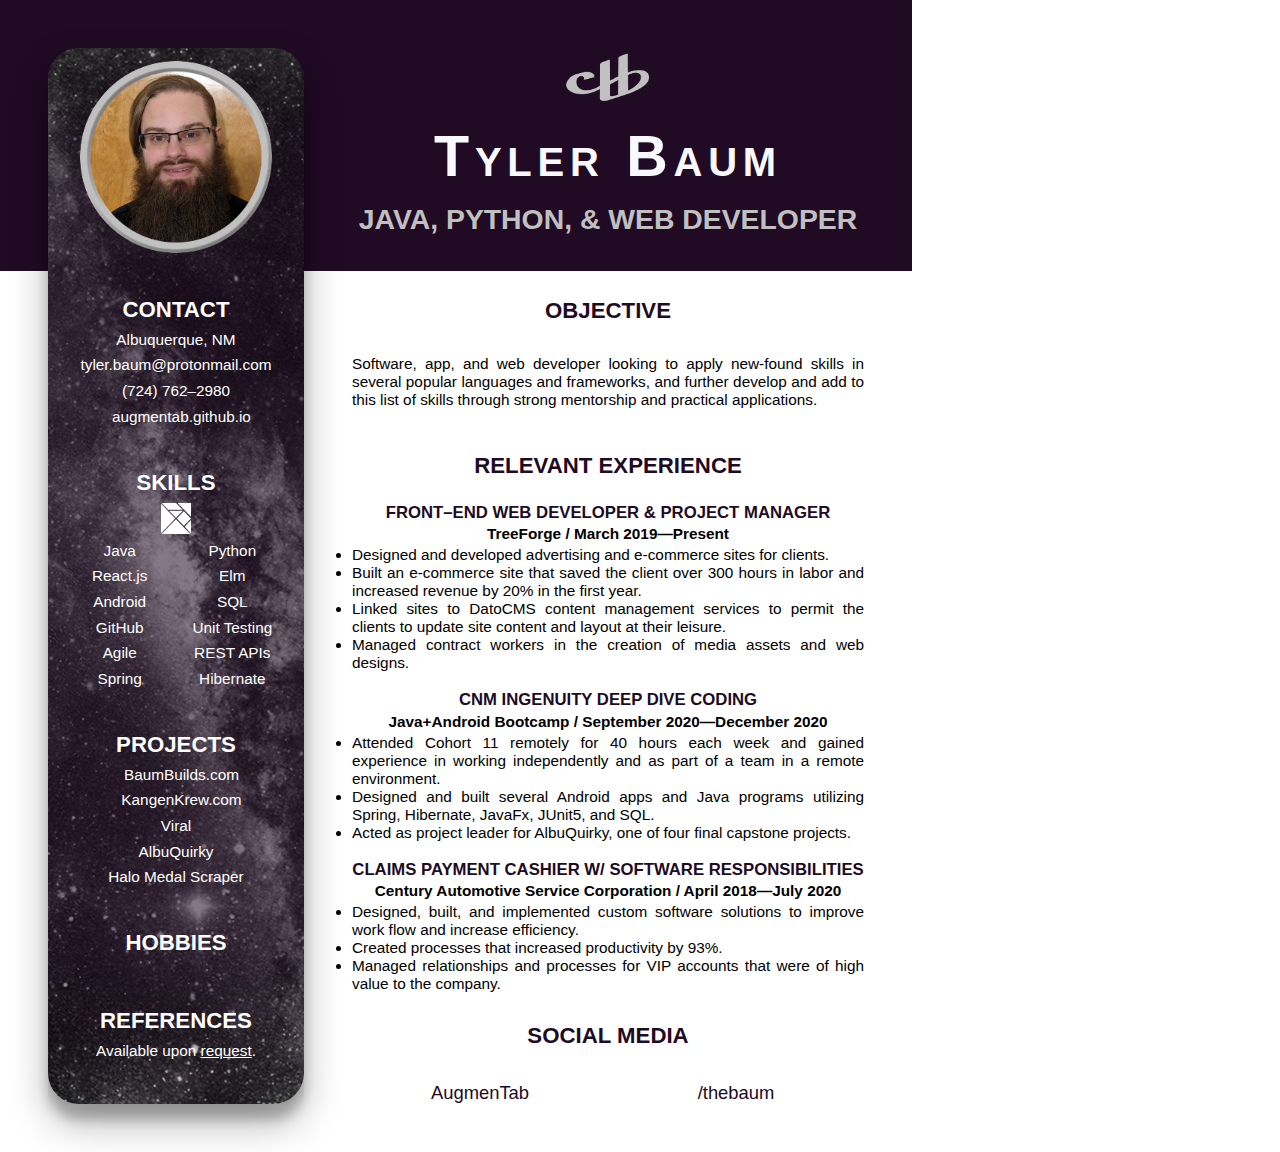
==== pdf/index.html @ d4353016 "Updated objective section." ====
<!DOCTYPE html>
<html lang="en">
    <head>
        <meta charset="utf-8">
        <title>Tyler Baum | Résumé</title>
        <link href="../style/pdf-style.css" rel="stylesheet" type="text/css" />
        <link rel="stylesheet" href="https://use.fontawesome.com/releases/v5.15.1/css/all.css" integrity="sha384-vp86vTRFVJgpjF9jiIGPEEqYqlDwgyBgEF109VFjmqGmIY/Y4HV4d3Gp2irVfcrp" crossorigin="anonymous">
    </head>
    <body>
        <main id="resume">
            <section id="header">
                <img id="logo" class="logo no-print"   src="../img/logo.png" alt="Logo">
                <img id="logo-alt" class="logo print"   src="../img/logo-print.png" alt="Logo">
                <i id="print-icon" class="fas fa-print fa-2x no-print" title="Print friendly!"></i>
                <h1 id="name">Tyler Baum</h1>
                <h2 id="title">Java, Python, &amp; Web Developer</h2>
            </section>
            <section id="main-content">
                <div id="objective">
                    <h3 class="section-heading dark">Objective</h3>
                    <p>Software, app, and web developer looking to apply new-found skills in several popular languages and frameworks, and further develop and add to this list of skills through strong mentorship and practical applications.</p>
                </div>
                <div id="experience">
                    <h3 class="section-heading dark">Relevant Experience</h3>
                    <div class="employer">
                        <h4 class="position dark">Front&ndash;End Web Developer &amp; Project Manager</h4>
                        <h5 class="company">TreeForge &sol; March 2019&mdash;Present</h5>
                        <ul>
                            <li>Designed and developed advertising and e-commerce sites for clients.</li>
                            <li>Built an e-commerce site that saved the client over 300 hours in labor and increased revenue by 20&percnt; in the first year.</li>
                            <li>Linked sites to DatoCMS content management services to permit the clients to update site content and layout at their leisure.</li>
                            <li>Managed contract workers in the creation of media assets and web designs.</li>
                        </ul>
                    </div>
                    <div class="employer">
                        <h4 class="position dark">CNM Ingenuity Deep Dive Coding</h4>
                        <h5 class="company">Java&plus;Android Bootcamp &sol; September 2020&mdash;December 2020</h5>
                        <ul>
                            <li>Attended Cohort 11 remotely for 40 hours each week and gained experience in working independently and as part of a team in a remote environment.</li>
                            <li>Designed and built several Android apps and Java programs utilizing Spring, Hibernate, JavaFx, JUnit5, and SQL.</li>
                            <li>Acted as project leader for AlbuQuirky, one of four final capstone projects.</li>
                        </ul>
                    </div>
                    <div class="employer">
                        <h4 class="position dark">Claims Payment Cashier w&sol; Software Responsibilities</h4>
                        <h5 class="company">Century Automotive Service Corporation &sol; April 2018&mdash;July 2020</h5>
                        <ul>
                            <li>Designed, built, and implemented custom software solutions to improve work flow and increase efficiency.</li>
                            <li>Created processes that increased productivity by 93&percnt;.</li>
                            <li>Managed relationships and processes for VIP accounts that were of high value to the company.</li>
                        </ul>
                    </div>
                </div>
                <div id="socials">
                    <h3 class="section-heading center dark">Social Media</h3>
                    <a href="https://github.com/AugmenTab" class="social">
                        <i class="fab fa-github-square fa-3x icon dark"></i>
                        <p class="dark">AugmenTab</p>
                    </a>
                    <a href="https://www.linkedin.com/in/thebaum" class="social">
                        <i class="fab fa-linkedin fa-3x icon dark"></i>
                        <p class="dark">/thebaum</p>
                    </a>
                </div>
            </section>
            <section id="sidebar">
                <div id="sidebar-content">
                    <img id="photo" class="photo no-print"   src="../img/photo.png" alt="Picture of Tyler">
                    <img id="photo-alt" class="photo print"   src="../img/photo-print.png" alt="Picture of Tyler">
                    <div id="contact" class="sidebar-list">
                        <h3 class="section-heading light">Contact</h3>
                        <p class="light">Albuquerque, NM</p>
                        <p><a href="mailto:tyler.baum@protonmail.com">tyler.baum@protonmail.com</a></p>
                        <p class="light">(724) 762&ndash;2980</p>
                        <a href="https://augmentab.github.io" class="sidebar-link span-2">
                            <i class="fas fa-link light"></i>
                            <p>augmentab.github.io</p>
                        </a>
                    </div>
                    <div id="skills" class="icon-section">
                        <h3 class="section-heading light">Skills</h3>
                        <ul class="skill-list">
                            <div class="skill-icons">
                                <i class="fab fa-java fa-2x light"></i>
                                <i class="fab fa-python fa-2x light"></i>
                                <img src="../img/icon-elm.svg" class="custom-icon" alt="Elm">
                                <i class="fab fa-react fa-2x light"></i>
                                <i class="fab fa-android fa-2x light"></i>
                                <!-- <i class="fab fa-js-square fa-2x light" title="JavaScript ES6"></i> -->
                                <!-- <img   src="../img/icon-go.svg" class="custom-icon" alt="Golang" title="Golang"> -->
                                <!-- <img   src="../img/icon-haskell.svg" class="custom-icon" alt="Haskell" title="Haskell"> -->
                                <!-- <img   src="../img/icon-flutter.svg" class="custom-icon" alt="Dart &amp; Flutter" title="Dart &amp; Flutter"> -->
                                <!-- <img   src="../img/icon-rust.svg" class="custom-icon" alt="Rust" title="Rust"> -->
                            </div>
                            <li class="light">Java</li>
                            <li class="light">Python</li>
                            <li class="light">React.js</li>
                            <li class="light">Elm</li>
                            <li class="light">Android</li>
                            <li class="light">SQL</li>
                            <li class="light">GitHub</li>
                            <li class="light">Unit Testing</li>
                            <li class="light">Agile</li>
                            <li class="light">REST APIs</li>
                            <li class="light">Spring</li>
                            <li class="light">Hibernate</li>
                            <!-- <li class="light">Golang</li> -->
                            <!-- <li class="light">Haskell</li> -->
                            <!-- <li class="light">Dart</li> -->
                            <!-- <li class="light">Flutter</li> -->
                            <!-- <li class="light">Rust</li> -->
                        </ul>
                    </div>
                    <div id="projects" class="sidebar-list">
                        <h3 class="section-heading light">Projects</h3>
                        <a href="https://www.baumbuilds.com" class="sidebar-link span-2">
                            <i class="fas fa-link light"></i>
                            <p>BaumBuilds.com</p>
                        </a>
                        <a href="https://www.kangenkrew.com" class="sidebar-link span-2">
                            <i class="fas fa-link light"></i>
                            <p>KangenKrew.com</p>
                        </a>
                        <a href="https://augmentab.github.io/viral/" class="sidebar-link span-3">
                            <i class="fab fa-github light"></i>
                            <p class="center">Viral</p>
                            <span>
                                <i class="fab fa-java light"></i>
                                <i class="fab fa-android light"></i>
                            </span>
                        </a>
                        <a href="https://albuquirky.github.io" class="sidebar-link span-3">
                            <i class="fab fa-github light"></i>
                            <p class="center">AlbuQuirky</p>
                            <span>
                                <i class="fab fa-java light"></i>
                                <i class="fab fa-android light"></i>
                            </span>
                        </a>
                        <a href="https://github.com/AugmenTab/halo-medal-scraper" class="sidebar-link span-3">
                            <i class="fab fa-github light"></i>
                            <p class="center">Halo Medal Scraper</p>
                            <span>
                                <i class="fab fa-python light"></i>
                            </span>
                        </a>
                    </div>
                    <div id="hobbies" class="icon-section">
                        <h3 class="section-heading light">Hobbies</h3>
                        <ul class="skill-list">
                            <div class="skill-icons">
                                <i class="fas fa-code fa-2x light"></i>
                                <i class="fas fa-dice-d20 fa-2x light"></i>
                                <i class="fas fa-music fa-2x light"></i>
                                <i class="fas fa-video fa-2x light"></i>
                                <i class="fas fa-pen-nib fa-2x light"></i>
                            </div>
                        </ul>
                    </div>
                    <div id="contact" class="sidebar-list">
                        <h3 class="section-heading light">References</h3>
                        <a href="mailto:tyler.baum@protonmail.com?subject=Requesting%20References&body=Hi%20Tyler%2C%0A%0APer%20your%20resume%2C%20I%20would%20like%20to%20request%20references.">Available upon <u>request</u>.</a>
                    </div>
                </div>
            </section>
        </main>
    </body>
</html>
---- style/pdf-style.css ----
* {
    margin: 0;
    padding: 0;
    border: 0;
    outline: 0;
    vertical-align: baseline;
    background: transparent;
    font-family: sans-serif;
    font-size: 11.5pt;
}

body {
    background: none;
}

body a {
    text-decoration: none;
}

#resume {
    margin: 0;
    padding: 0.5in;
    width: 8.5in;
    height: 11in;
    background: rgb(32,10,36);
    background: linear-gradient(180deg, rgba(32,10,36,1) 0%, rgba(32,10,36,1) 23.5%, rgba(255,255,255,1) 23.5%, rgba(255,255,255,1) 100%);
    display: grid;
    grid-template-columns: 1fr 2fr;
    grid-template-rows: 1fr 4fr;
    gap: 0.5in;
}

#header {
    grid-column-start: 2;
    display: grid;
    grid-template-columns: 1fr auto 1fr;
    justify-content: center;
}

.logo {
    grid-column-start: 2;
    height: 4rem;
    justify-self: center;
}

.print {
    display: none;
}

#print-icon {
    grid-column-start: 3;
    justify-self: end;
    align-self: start;
    color: #f8f8ff;
    display: none;
}

#name {
    color: #f8f8ff;
    font-variant: small-caps;
    font-size: 3.75em;
    letter-spacing: 0.1em;
    justify-self: center;
    grid-column-start: 2;

}

#title {
    color: #c0c0c0;
    text-transform: uppercase;
    font-size: 1.85em;
    justify-self: center;
    grid-column-start: 2;

}

#main-content {
    display: grid;
    grid-template-rows: repeat(3, auto);
    justify-items: center;
    gap: 1.75rem;
}

#objective {
    display: grid;
    gap: 1rem;
    justify-items: center;
    text-align: justify;
}

#experience {
    display: grid;
    grid-template-rows: repeat(4, auto);
    gap: 1rem;
    justify-items: center;
}

.employer {
    display: grid;
    justify-items: center;
}

.employer li {
    text-align: justify;
}

.position {
    font-size: 1.09rem;
    text-transform: uppercase;
}

#socials {
    display: grid;
    grid-template-columns: repeat(2, 1fr);
    width: 100%;
}

#socials h3 {
    grid-column: 1 / -1;
}

.social {
    display: grid;
    grid-template-columns: repeat(2, auto);
    align-content: end;
}

.icon {
    color: #200a24;
    justify-self: end;
    padding: 10%;
}

.social p {
    align-self: center;
    font-size: 1.2rem;
    color: #200a24;
}

#sidebar {
    grid-row: 1 / span 2;
    width: 100%;
    box-shadow: 0 19px 38px rgba(0,0,0,0.30), 0 15px 12px rgba(0,0,0,0.22);
    background-image: url('../img/sidebar.jpg');
    border-radius: 2rem;
}

#sidebar-content {
    width: 100%;
    height: 100%;
    background: rgb(32,10,36);
    background: radial-gradient(circle, rgba(32,10,36,0.55) 0%, rgba(32,10,36,0.55) 75%, rgba(255,255,255,0) 100%);
    z-index: 100;
    display: grid;
    grid-template-rows: repeat(5, auto);
    justify-items: center;
    align-items: start;
}

.photo {
    width: 75%;
    padding-top: 5%;
}

.sidebar-list {
    width: 85%;
    display: grid;
    place-items: center;
    gap: 0.5rem;
}

.sidebar-list a {
    color: white;
}

.sidebar-link {
    display: grid;
    width: 100%;
    column-gap: 5%;
}

.span-2 {
    grid-template-columns: repeat(2, auto);
}

.span-3 {
    grid-template-columns: repeat(3, auto);
}

.sidebar-link i {
    justify-self: right;
}

.center {
    justify-self: center;
}

.sidebar-link a {
    text-decoration: none;
    color: white;
}

.section-heading {
    text-transform: uppercase;
    font-size: 1.45rem;
}

.icon-section {
    display: grid;
    grid-template-rows: auto 1fr;
    width: 100%;
    justify-items: center;
    gap: 0.5rem;
}

.skill-list {
    list-style-type: none;
    width: 85%;
    display: grid;
    grid-template-columns: repeat(2, 1fr);
    gap: 0.5rem;
    justify-items: center;
}

.skill-icons {
    width: 100%;
    grid-column: 1 / span 2;
    display: grid;
    grid-template-columns: repeat(5, 1fr);
    column-gap: 5%;
    place-items: center;
}

.custom-icon {
    filter: invert(100%) sepia(0%) saturate(2%) hue-rotate(38deg) brightness(108%) contrast(101%);
    height: 2rem;
}

.light {
    color: white;
}

.dark {
    color: #200a24;
}

@media print {
    html {
        height: 11in;
        width: 8.5in;
        overflow: hidden;
    }

    body {
        background: none;
        margin: 0;
    }

    #resume {
        background: none;
        width: 100%;
    }

    #header {
        height: 12vh;
    }

    #main-content {
        border-top: 2px solid black;
        padding-top: 2rem;
        height: 78vh;
    }

    .print {
        display: block;
    }

    .no-print {
        display: none !important;
    }

    #name {
        color: black;
    }

    #title {
        color: black !important;
        font-size: 1.6rem;
    }

    .employer h4 {
        font-size: 1.04rem;
    }

    .icon {
        color: black !important;
    }

    .social p {
        color: black !important;
    }

    #sidebar {
        background-image: none;
        box-shadow: none;
        border: 2px solid black;
    }
    
    #sidebar a {
        color: black;
    }

    #sidebar-content {
        background: none;
    }

    #photo {
        filter: grayscale(100%);
    }

    #sidebar-list a {
        color: black;
    }

    #sidebar-link a {
        color: black;
    }

    .light {
        color: black;
    }

    .dark {
        color: black;
    }
}
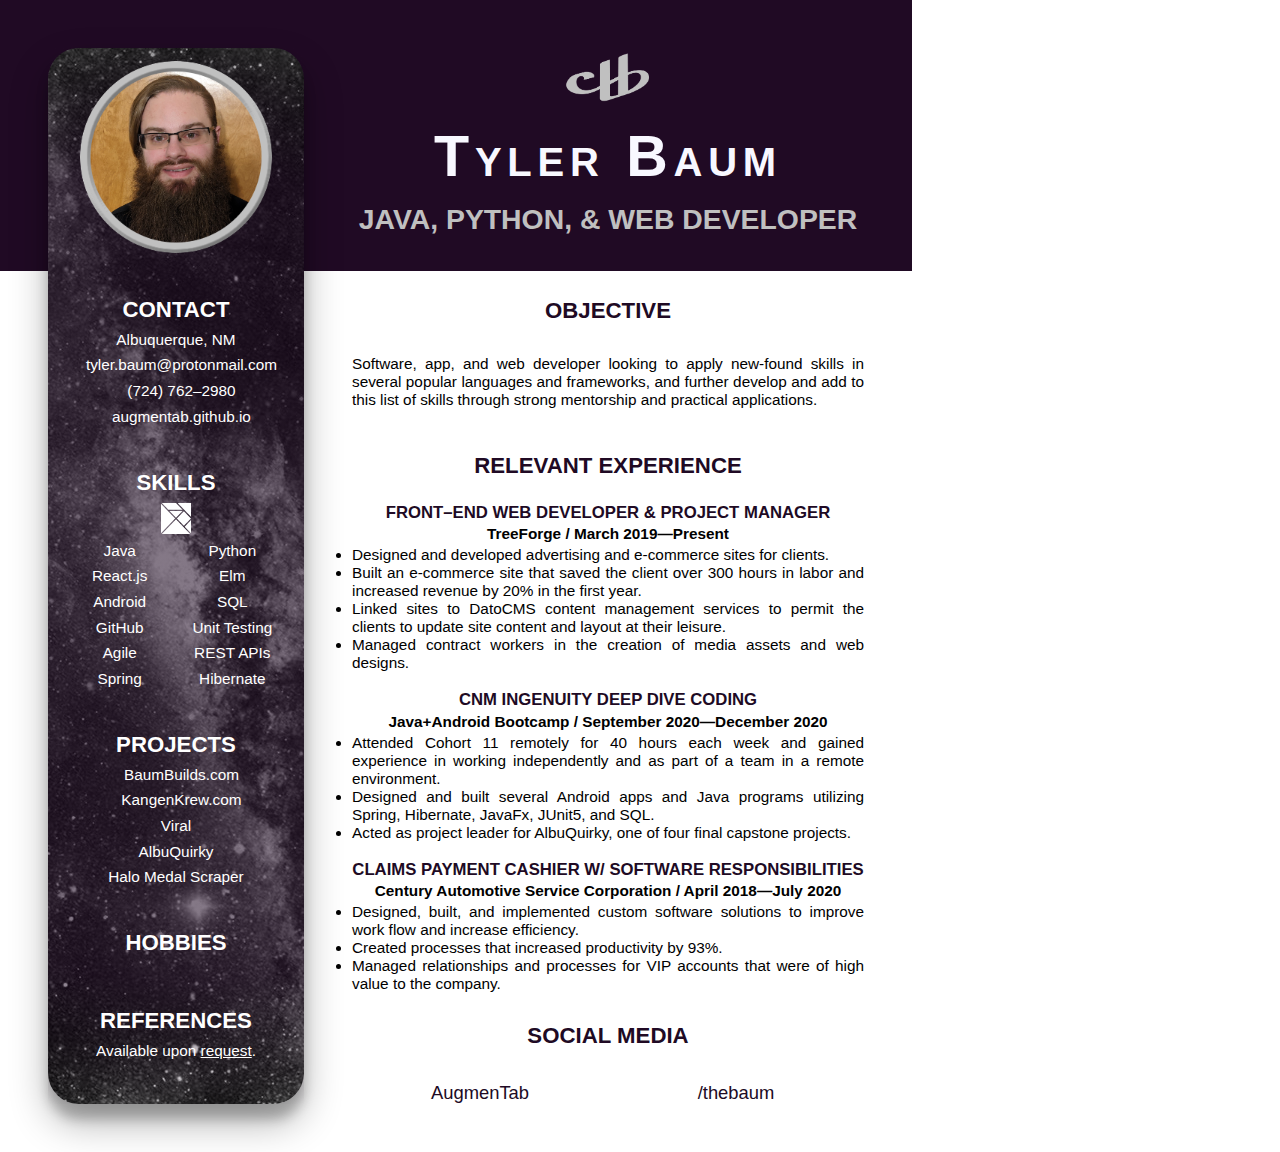
==== commit e61ec673: "Removed unnecessary content from pdf version." ====
--- a/pdf/index.html
+++ b/pdf/index.html
@@ -4,16 +4,15 @@
         <meta charset="utf-8">
         <title>Tyler Baum | Résumé</title>
         <link href="../style/pdf-style.css" rel="stylesheet" type="text/css" />
+        <link href="../style/resume-style.css" rel="stylesheet" type="text/css" />
         <link rel="stylesheet" href="https://use.fontawesome.com/releases/v5.15.1/css/all.css" integrity="sha384-vp86vTRFVJgpjF9jiIGPEEqYqlDwgyBgEF109VFjmqGmIY/Y4HV4d3Gp2irVfcrp" crossorigin="anonymous">
     </head>
     <body>
         <main id="resume">
             <section id="header">
-                <img id="logo" class="logo no-print"   src="../img/logo.png" alt="Logo">
-                <img id="logo-alt" class="logo print"   src="../img/logo-print.png" alt="Logo">
-                <i id="print-icon" class="fas fa-print fa-2x no-print" title="Print friendly!"></i>
+                <img id="logo" class="logo"   src="../img/logo.png" alt="Logo">
                 <h1 id="name">Tyler Baum</h1>
-                <h2 id="title">Java, Python, &amp; Web Developer</h2>
+                <h2 id="title-pdf">Java, Python, &amp; Web Developer</h2>
             </section>
             <section id="main-content">
                 <div id="objective">
@@ -65,17 +64,22 @@
             </section>
             <section id="sidebar">
                 <div id="sidebar-content">
-                    <img id="photo" class="photo no-print"   src="../img/photo.png" alt="Picture of Tyler">
-                    <img id="photo-alt" class="photo print"   src="../img/photo-print.png" alt="Picture of Tyler">
+                    <img id="photo" class="photo"   src="../img/photo.png" alt="Picture of Tyler">
                     <div id="contact" class="sidebar-list">
                         <h3 class="section-heading light">Contact</h3>
                         <p class="light">Albuquerque, NM</p>
-                        <p><a href="mailto:tyler.baum@protonmail.com">tyler.baum@protonmail.com</a></p>
-                        <p class="light">(724) 762&ndash;2980</p>
-                        <a href="https://augmentab.github.io" class="sidebar-link span-2">
+                        <a href="mailto:tyler.baum@protonmail.com" class="sidebar-link span-2" title="Email me!">
+                            <i class="fas fa-envelope light"></i>
+                            <p>tyler.baum@protonmail.com</p>
+                          </a>
+                          <span class="sidebar-link span-2">
+                            <i class="fas fa-phone-alt light"></i>
+                            <p class="light">(724) 762&ndash;2980</p>
+                          </span>
+                          <a href="https://augmentab.github.io" class="sidebar-link span-2" title="GitHub Pages Portfolio Site">
                             <i class="fas fa-link light"></i>
                             <p>augmentab.github.io</p>
-                        </a>
+                          </a>
                     </div>
                     <div id="skills" class="icon-section">
                         <h3 class="section-heading light">Skills</h3>
--- a/style/pdf-style.css
+++ b/style/pdf-style.css
@@ -1,336 +1,15 @@
-* {
-    margin: 0;
-    padding: 0;
-    border: 0;
-    outline: 0;
-    vertical-align: baseline;
-    background: transparent;
-    font-family: sans-serif;
-    font-size: 11.5pt;
-}
-
 body {
-    background: none;
-}
-
-body a {
-    text-decoration: none;
+    background: none !important;
 }
 
 #resume {
-    margin: 0;
-    padding: 0.5in;
-    width: 8.5in;
-    height: 11in;
-    background: rgb(32,10,36);
-    background: linear-gradient(180deg, rgba(32,10,36,1) 0%, rgba(32,10,36,1) 23.5%, rgba(255,255,255,1) 23.5%, rgba(255,255,255,1) 100%);
-    display: grid;
-    grid-template-columns: 1fr 2fr;
-    grid-template-rows: 1fr 4fr;
-    gap: 0.5in;
+    margin: 0 !important;
 }
 
-#header {
-    grid-column-start: 2;
-    display: grid;
-    grid-template-columns: 1fr auto 1fr;
-    justify-content: center;
-}
-
-.logo {
-    grid-column-start: 2;
-    height: 4rem;
-    justify-self: center;
-}
-
-.print {
-    display: none;
-}
-
-#print-icon {
-    grid-column-start: 3;
-    justify-self: end;
-    align-self: start;
-    color: #f8f8ff;
-    display: none;
-}
-
-#name {
-    color: #f8f8ff;
-    font-variant: small-caps;
-    font-size: 3.75em;
-    letter-spacing: 0.1em;
-    justify-self: center;
-    grid-column-start: 2;
-
-}
-
-#title {
+#title-pdf {
     color: #c0c0c0;
     text-transform: uppercase;
     font-size: 1.85em;
     justify-self: center;
     grid-column-start: 2;
-
 }
-
-#main-content {
-    display: grid;
-    grid-template-rows: repeat(3, auto);
-    justify-items: center;
-    gap: 1.75rem;
-}
-
-#objective {
-    display: grid;
-    gap: 1rem;
-    justify-items: center;
-    text-align: justify;
-}
-
-#experience {
-    display: grid;
-    grid-template-rows: repeat(4, auto);
-    gap: 1rem;
-    justify-items: center;
-}
-
-.employer {
-    display: grid;
-    justify-items: center;
-}
-
-.employer li {
-    text-align: justify;
-}
-
-.position {
-    font-size: 1.09rem;
-    text-transform: uppercase;
-}
-
-#socials {
-    display: grid;
-    grid-template-columns: repeat(2, 1fr);
-    width: 100%;
-}
-
-#socials h3 {
-    grid-column: 1 / -1;
-}
-
-.social {
-    display: grid;
-    grid-template-columns: repeat(2, auto);
-    align-content: end;
-}
-
-.icon {
-    color: #200a24;
-    justify-self: end;
-    padding: 10%;
-}
-
-.social p {
-    align-self: center;
-    font-size: 1.2rem;
-    color: #200a24;
-}
-
-#sidebar {
-    grid-row: 1 / span 2;
-    width: 100%;
-    box-shadow: 0 19px 38px rgba(0,0,0,0.30), 0 15px 12px rgba(0,0,0,0.22);
-    background-image: url('../img/sidebar.jpg');
-    border-radius: 2rem;
-}
-
-#sidebar-content {
-    width: 100%;
-    height: 100%;
-    background: rgb(32,10,36);
-    background: radial-gradient(circle, rgba(32,10,36,0.55) 0%, rgba(32,10,36,0.55) 75%, rgba(255,255,255,0) 100%);
-    z-index: 100;
-    display: grid;
-    grid-template-rows: repeat(5, auto);
-    justify-items: center;
-    align-items: start;
-}
-
-.photo {
-    width: 75%;
-    padding-top: 5%;
-}
-
-.sidebar-list {
-    width: 85%;
-    display: grid;
-    place-items: center;
-    gap: 0.5rem;
-}
-
-.sidebar-list a {
-    color: white;
-}
-
-.sidebar-link {
-    display: grid;
-    width: 100%;
-    column-gap: 5%;
-}
-
-.span-2 {
-    grid-template-columns: repeat(2, auto);
-}
-
-.span-3 {
-    grid-template-columns: repeat(3, auto);
-}
-
-.sidebar-link i {
-    justify-self: right;
-}
-
-.center {
-    justify-self: center;
-}
-
-.sidebar-link a {
-    text-decoration: none;
-    color: white;
-}
-
-.section-heading {
-    text-transform: uppercase;
-    font-size: 1.45rem;
-}
-
-.icon-section {
-    display: grid;
-    grid-template-rows: auto 1fr;
-    width: 100%;
-    justify-items: center;
-    gap: 0.5rem;
-}
-
-.skill-list {
-    list-style-type: none;
-    width: 85%;
-    display: grid;
-    grid-template-columns: repeat(2, 1fr);
-    gap: 0.5rem;
-    justify-items: center;
-}
-
-.skill-icons {
-    width: 100%;
-    grid-column: 1 / span 2;
-    display: grid;
-    grid-template-columns: repeat(5, 1fr);
-    column-gap: 5%;
-    place-items: center;
-}
-
-.custom-icon {
-    filter: invert(100%) sepia(0%) saturate(2%) hue-rotate(38deg) brightness(108%) contrast(101%);
-    height: 2rem;
-}
-
-.light {
-    color: white;
-}
-
-.dark {
-    color: #200a24;
-}
-
-@media print {
-    html {
-        height: 11in;
-        width: 8.5in;
-        overflow: hidden;
-    }
-
-    body {
-        background: none;
-        margin: 0;
-    }
-
-    #resume {
-        background: none;
-        width: 100%;
-    }
-
-    #header {
-        height: 12vh;
-    }
-
-    #main-content {
-        border-top: 2px solid black;
-        padding-top: 2rem;
-        height: 78vh;
-    }
-
-    .print {
-        display: block;
-    }
-
-    .no-print {
-        display: none !important;
-    }
-
-    #name {
-        color: black;
-    }
-
-    #title {
-        color: black !important;
-        font-size: 1.6rem;
-    }
-
-    .employer h4 {
-        font-size: 1.04rem;
-    }
-
-    .icon {
-        color: black !important;
-    }
-
-    .social p {
-        color: black !important;
-    }
-
-    #sidebar {
-        background-image: none;
-        box-shadow: none;
-        border: 2px solid black;
-    }
-    
-    #sidebar a {
-        color: black;
-    }
-
-    #sidebar-content {
-        background: none;
-    }
-
-    #photo {
-        filter: grayscale(100%);
-    }
-
-    #sidebar-list a {
-        color: black;
-    }
-
-    #sidebar-link a {
-        color: black;
-    }
-
-    .light {
-        color: black;
-    }
-
-    .dark {
-        color: black;
-    }
-}
--- a/style/resume-style.css
+++ b/style/resume-style.css
@@ -0,0 +1,419 @@
+/* General Styling */
+* {
+    margin: 0;
+    padding: 0;
+    border: 0;
+    outline: 0;
+    vertical-align: baseline;
+    background: transparent;
+    font-family: Arial, sans-serif;
+    font-size: 11.5pt;
+}
+
+body {
+    background: #d0d0d0;
+}
+
+body a {
+    text-decoration: none;
+}
+
+#resume {
+    margin: 0 auto;
+    padding: 0.5in;
+    width: 8.5in;
+    height: 11in;
+    background: rgb(32,10,36);
+    background: linear-gradient(180deg, rgba(32,10,36,1) 0%, rgba(32,10,36,1) 23.5%, rgba(255,255,255,1) 23.5%, rgba(255,255,255,1) 100%);
+    display: grid;
+    grid-template-columns: 1fr 2fr;
+    grid-template-rows: 1fr 4fr;
+    gap: 0.5in;
+}
+
+#header {
+    grid-column-start: 2;
+    display: grid;
+    grid-template-columns: 1fr auto 1fr;
+    justify-content: center;
+}
+
+.logo {
+    grid-column-start: 2;
+    height: 4rem;
+    justify-self: center;
+}
+
+.print {
+    display: none;
+}
+
+#print-icon {
+    grid-column-start: 3;
+    justify-self: end;
+    align-self: start;
+    color: #f8f8ff;
+}
+
+.hoverable:hover * {
+    color: #d0d0d0;
+    cursor: pointer;
+}
+
+#name {
+    color: #f8f8ff;
+    font-variant: small-caps;
+    font-size: 3.75em;
+    letter-spacing: 0.1em;
+    justify-self: center;
+    grid-column-start: 2;
+}
+
+#title {
+    justify-self: center;
+    grid-column-start: 2;
+    display: grid;
+    grid-template-columns: repeat(2, 1fr);
+    column-gap: 1rem;
+    perspective: 300px;
+}
+
+#cycle {
+    display: grid;
+    perspective: 300px;
+    justify-items: end;
+}
+
+#cycle b {
+    opacity: 0;
+    transform-origin: 50% 100%;
+    transform: rotateX(180deg);
+    display: inline-block;
+    position: absolute;
+    left: 0;
+    top: 0;
+}
+
+.title-text {
+    color: #c0c0c0;
+    text-transform: uppercase;
+    font-size: 1.85rem;
+}
+
+#cycle b.visible {
+    position: relative;
+    opacity: 1;
+    transform: rotateX(0deg);
+    animation: rotate-in 1.2s;
+}
+
+#cycle b.hidden {
+    transform: rotateX(180deg);
+    animation: rotate-out 1.2s;
+}
+
+.stationary {
+    justify-self: start;
+}
+
+#main-content {
+    display: grid;
+    grid-template-rows: repeat(3, auto);
+    justify-items: center;
+    gap: 1.75rem;
+}
+
+#objective {
+    display: grid;
+    gap: 1rem;
+    justify-items: center;
+    text-align: justify;
+}
+
+#experience {
+    display: grid;
+    grid-template-rows: repeat(4, auto);
+    gap: 1rem;
+    justify-items: center;
+}
+
+.employer {
+    display: grid;
+    justify-items: center;
+}
+
+.employer li {
+    text-align: justify;
+}
+
+.position {
+    font-size: 1.09rem;
+    text-transform: uppercase;
+}
+
+#socials {
+    display: grid;
+    grid-template-columns: repeat(2, 1fr);
+    width: 100%;
+}
+
+#socials h3 {
+    grid-column: 1 / -1;
+}
+
+.social {
+    display: grid;
+    grid-template-columns: repeat(2, auto);
+    align-content: end;
+}
+
+.icon {
+    color: #200a24;
+    justify-self: end;
+    padding: 10%;
+}
+
+.social p {
+    align-self: center;
+    font-size: 1.2rem;
+    color: #200a24;
+}
+
+#sidebar {
+    grid-row: 1 / span 2;
+    width: 100%;
+    box-shadow: 0 19px 38px rgba(0,0,0,0.30), 0 15px 12px rgba(0,0,0,0.22);
+    background-image: url('../img/sidebar.jpg');
+    border-radius: 2rem;
+}
+
+#sidebar-content {
+    width: 100%;
+    height: 100%;
+    background: rgb(32,10,36);
+    background: radial-gradient(circle, rgba(32,10,36,0.55) 0%, rgba(32,10,36,0.55) 75%, rgba(255,255,255,0) 100%);
+    z-index: 100;
+    display: grid;
+    grid-template-rows: repeat(5, auto);
+    justify-items: center;
+    align-items: start;
+}
+
+.photo {
+    width: 75%;
+    padding-top: 5%;
+}
+
+.sidebar-list {
+    width: 85%;
+    display: grid;
+    place-items: center;
+    gap: 0.5rem;
+}
+
+.sidebar-list a {
+    color: white;
+}
+
+.sidebar-link {
+    display: grid;
+    width: 100%;
+    column-gap: 5%;
+}
+
+.span-2 {
+    grid-template-columns: repeat(2, auto);
+}
+
+.span-3 {
+    grid-template-columns: repeat(3, auto);
+}
+
+.sidebar-link i {
+    justify-self: right;
+}
+
+.center {
+    justify-self: center;
+}
+
+.sidebar-link a {
+    text-decoration: none;
+    color: white;
+}
+
+.section-heading {
+    text-transform: uppercase;
+    font-size: 1.45rem;
+}
+
+.icon-section {
+    display: grid;
+    grid-template-rows: auto 1fr;
+    width: 100%;
+    justify-items: center;
+    gap: 0.5rem;
+}
+
+.skill-list {
+    list-style-type: none;
+    width: 85%;
+    display: grid;
+    grid-template-columns: repeat(2, 1fr);
+    gap: 0.5rem;
+    justify-items: center;
+}
+
+.skill-icons {
+    width: 100%;
+    grid-column: 1 / span 2;
+    display: grid;
+    grid-template-columns: repeat(5, 1fr);
+    gap: 0.5rem 5%;
+    place-items: center;
+}
+
+.custom-icon {
+    filter: invert(100%) sepia(0%) saturate(2%) hue-rotate(38deg) brightness(108%) contrast(101%);
+    height: 2rem;
+}
+
+.light {
+    color: white;
+}
+
+.dark {
+    color: #200a24;
+}
+
+/* Title Animations */
+@keyframes rotate-in {
+    0% {
+        transform: rotateX(180deg);
+        opacity: 0;
+    }
+    35% {
+        transform: rotateX(120deg);
+        opacity: 0;
+    }
+    65% {
+        opacity: 0;
+    }
+    100% {
+        transform: rotateX(360deg);
+        opacity: 1;
+    }
+}
+
+@keyframes rotate-out {
+    0% {
+        transform: rotateX(0deg);
+        opacity: 1;
+    }
+    35% {
+        transform: rotateX(-40deg);
+        opacity: 1;
+    }
+    65% {
+        opacity: 0;
+    }
+    100% {
+        transform: rotateX(180deg);
+        opacity: 0;
+    }
+}
+
+/* Print Settings */
+@media print {
+    * {
+        font-family: 'Times New Roman';
+    }
+
+    html {
+        height: 11in;
+        width: 8.5in;
+        overflow: hidden;
+    }
+
+    body {
+        background: none;
+        margin: 0;
+    }
+
+    #resume {
+        background: none;
+        width: 100%;
+    }
+
+    #main-content {
+        border-top: 2px solid black;
+        padding-top: 2rem;
+    }
+
+    .print {
+        display: block;
+    }
+
+    .no-print {
+        display: none !important;
+    }
+
+    #name {
+        color: black;
+    }
+
+    #title {
+        color: black !important;
+        font-size: 1.6rem;
+    }
+
+    #print-title {
+        grid-column: 1 / -1;
+    }
+
+    .employer h4 {
+        font-size: 1.04rem;
+    }
+
+    .icon {
+        color: black !important;
+    }
+
+    .social p {
+        color: black !important;
+    }
+
+    #sidebar {
+        background-image: none;
+        box-shadow: none;
+        border: 2px solid black;
+    }
+    
+    #sidebar a {
+        color: black;
+    }
+
+    #sidebar-content {
+        background: none;
+    }
+
+    #photo {
+        filter: grayscale(100%);
+    }
+
+    #sidebar-list a {
+        color: black;
+    }
+
+    #sidebar-link a {
+        color: black;
+    }
+
+    .light {
+        color: black;
+    }
+
+    .dark {
+        color: black;
+    }
+}
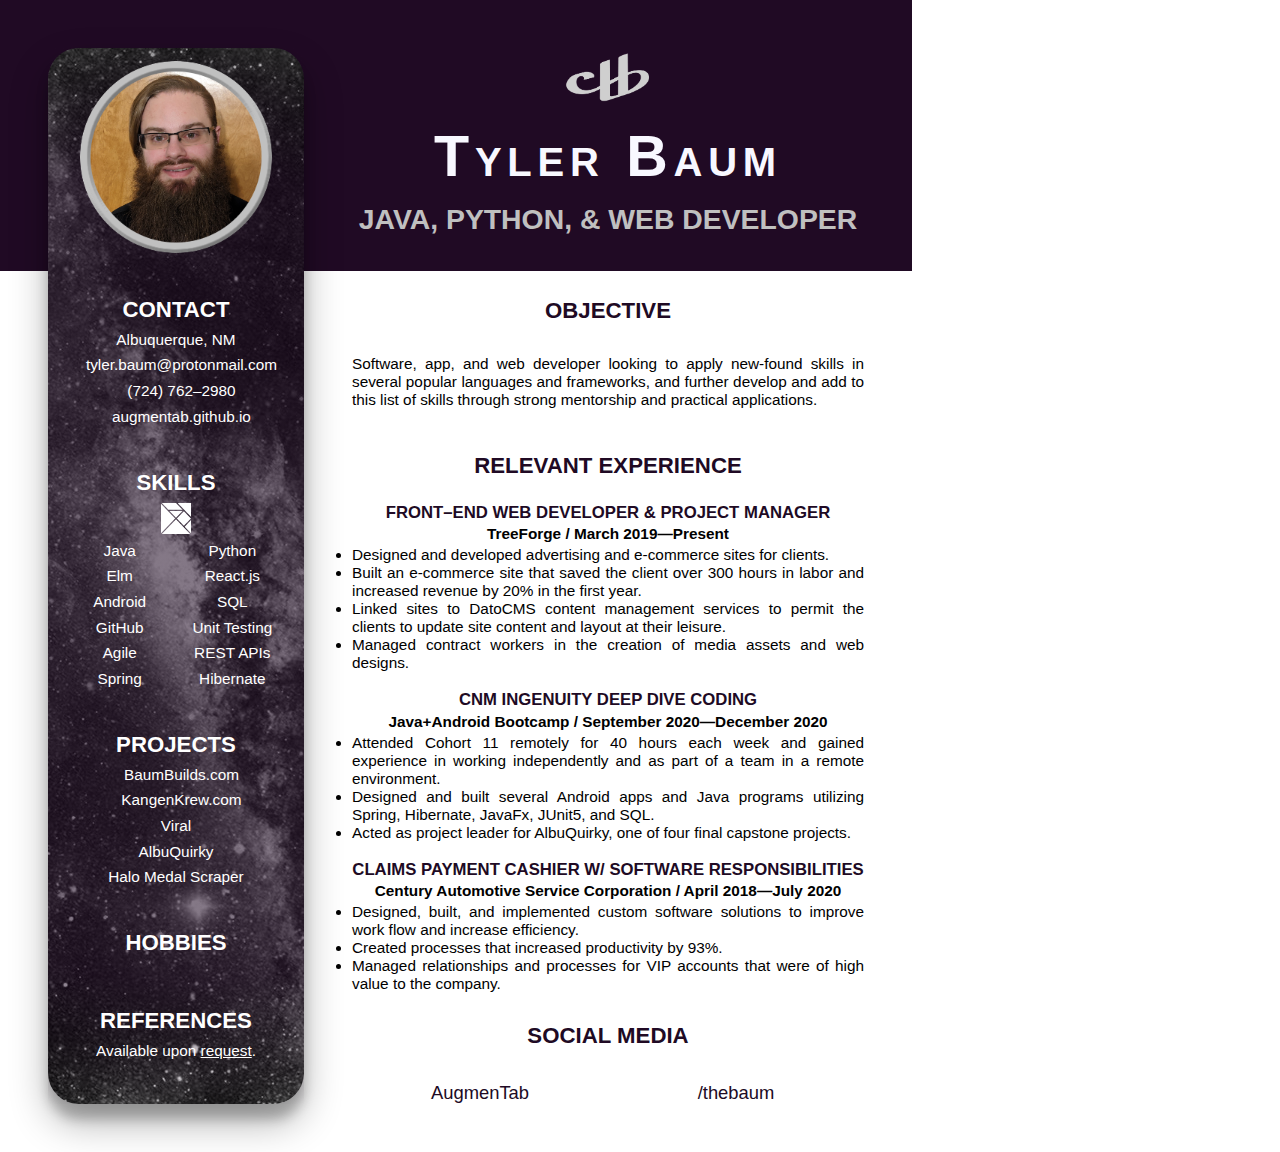
==== commit 8ca0ed94: "Updated PDF version." ====
--- a/pdf/index.html
+++ b/pdf/index.html
@@ -10,7 +10,7 @@
     <body>
         <main id="resume">
             <section id="header">
-                <img id="logo" class="logo"   src="../img/logo.png" alt="Logo">
+                <img id="logo" class="logo" src="../img/logo.png" alt="Logo">
                 <h1 id="name">Tyler Baum</h1>
                 <h2 id="title-pdf">Java, Python, &amp; Web Developer</h2>
             </section>
@@ -91,15 +91,16 @@
                                 <i class="fab fa-react fa-2x light"></i>
                                 <i class="fab fa-android fa-2x light"></i>
                                 <!-- <i class="fab fa-js-square fa-2x light" title="JavaScript ES6"></i> -->
-                                <!-- <img   src="../img/icon-go.svg" class="custom-icon" alt="Golang" title="Golang"> -->
-                                <!-- <img   src="../img/icon-haskell.svg" class="custom-icon" alt="Haskell" title="Haskell"> -->
-                                <!-- <img   src="../img/icon-flutter.svg" class="custom-icon" alt="Dart &amp; Flutter" title="Dart &amp; Flutter"> -->
-                                <!-- <img   src="../img/icon-rust.svg" class="custom-icon" alt="Rust" title="Rust"> -->
+                                <!-- <img src="../img/icon-go.svg" class="custom-icon" alt="Golang" title="Golang"> -->
+                                <!-- <img src="../img/icon-haskell.svg" class="custom-icon" alt="Haskell" title="Haskell"> -->
+                                <!-- <img src="../img/icon-flutter.svg" class="custom-icon" alt="Dart &amp; Flutter" title="Dart &amp; Flutter"> -->
+                                <!-- <img src="../img/icon-rust.svg" class="custom-icon" alt="Rust" title="Rust"> -->
+                                <!-- <img src="../img/icon-clojure.svg" class="custom-icon" alt="Clojure" title="Clojure"> -->
                             </div>
                             <li class="light">Java</li>
                             <li class="light">Python</li>
+                            <li class="light">Elm</li>
                             <li class="light">React.js</li>
-                            <li class="light">Elm</li>
                             <li class="light">Android</li>
                             <li class="light">SQL</li>
                             <li class="light">GitHub</li>
@@ -113,6 +114,7 @@
                             <!-- <li class="light">Dart</li> -->
                             <!-- <li class="light">Flutter</li> -->
                             <!-- <li class="light">Rust</li> -->
+                            <!-- <li class="light">Clojure</li> -->
                         </ul>
                     </div>
                     <div id="projects" class="sidebar-list">
@@ -125,6 +127,23 @@
                             <i class="fas fa-link light"></i>
                             <p>KangenKrew.com</p>
                         </a>
+                        <!-- <a href="https://epiclog.tools" class="sidebar-link span-3">
+                            <i class="fas fa-link light"></i>
+                            <p class="center">Epic Log</p>
+                            <span>
+                                <img src="../img/icon-elm.svg" class="custom-icon tiny">
+                                <i class="fab fa-python light"></i>
+                            </span>
+                        </a> -->
+                        <!-- <a href="" class="sidebar-link span-3">
+                            <i class="fas fa-link light"></i>
+                            <p class="center">Optio</p>
+                            <span>
+                                <img src="../img/icon-elm.svg" class="custom-icon tiny">
+                                <img src="../img/icon-haskell.svg" class="custom-icon tiny">
+                                <i class="fab fa-python light"></i>
+                            </span>
+                        </a> -->
                         <a href="https://augmentab.github.io/viral/" class="sidebar-link span-3">
                             <i class="fab fa-github light"></i>
                             <p class="center">Viral</p>
--- a/style/resume-style.css
+++ b/style/resume-style.css
@@ -38,10 +38,11 @@
     justify-content: center;
 }
 
-.logo {
+#logo {
     grid-column-start: 2;
     height: 4rem;
     justify-self: center;
+    filter: invert(89%) sepia(6%) saturate(0%) hue-rotate(211deg) brightness(90%) contrast(100%);
 }
 
 .print {
@@ -58,6 +59,10 @@
 .hoverable:hover * {
     color: #d0d0d0;
     cursor: pointer;
+}
+
+.hoverable:hover .tiny {
+    filter: invert(89%) sepia(6%) saturate(0%) hue-rotate(211deg) brightness(90%) contrast(100%);
 }
 
 #name {
@@ -278,6 +283,10 @@
     height: 2rem;
 }
 
+.custom-icon.tiny {
+    height: 1rem !important;
+}
+
 .light {
     color: white;
 }
@@ -350,6 +359,10 @@
         padding-top: 2rem;
     }
 
+    #logo {
+        filter: none;
+    }
+
     .print {
         display: block;
     }
@@ -409,6 +422,10 @@
         color: black;
     }
 
+    .custom-icon {
+        filter: none;
+    }
+
     .light {
         color: black;
     }
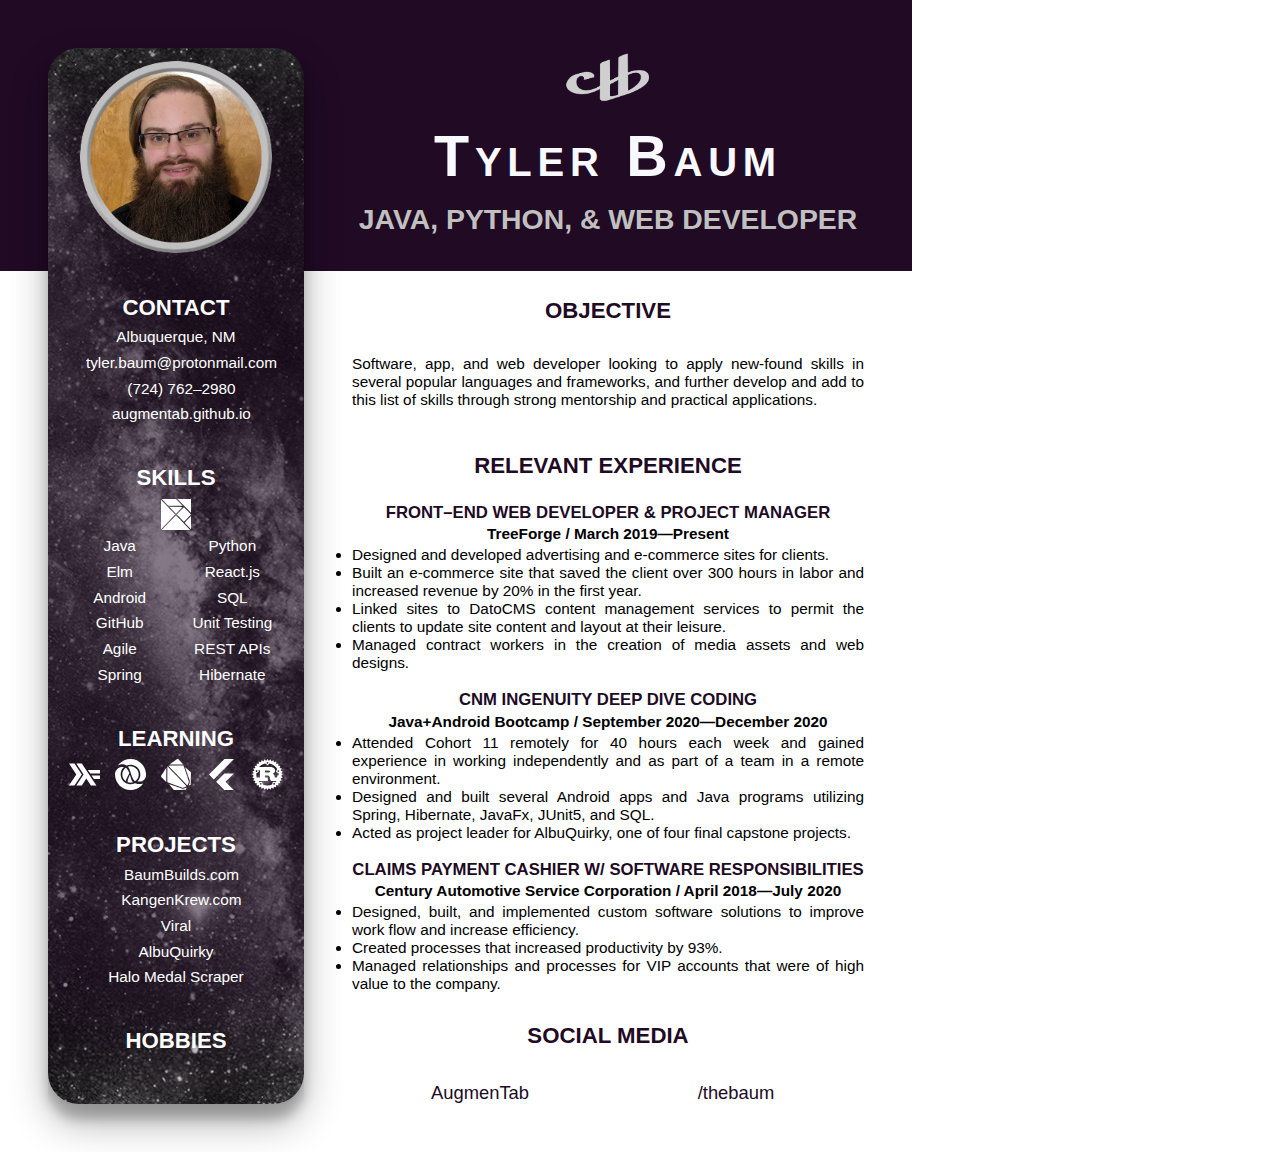
==== commit 3c87343a: "Removed References, added Learning." ====
--- a/pdf/index.html
+++ b/pdf/index.html
@@ -90,12 +90,8 @@
                                 <img src="../img/icon-elm.svg" class="custom-icon" alt="Elm">
                                 <i class="fab fa-react fa-2x light"></i>
                                 <i class="fab fa-android fa-2x light"></i>
-                                <!-- <i class="fab fa-js-square fa-2x light" title="JavaScript ES6"></i> -->
-                                <!-- <img src="../img/icon-go.svg" class="custom-icon" alt="Golang" title="Golang"> -->
-                                <!-- <img src="../img/icon-haskell.svg" class="custom-icon" alt="Haskell" title="Haskell"> -->
-                                <!-- <img src="../img/icon-flutter.svg" class="custom-icon" alt="Dart &amp; Flutter" title="Dart &amp; Flutter"> -->
-                                <!-- <img src="../img/icon-rust.svg" class="custom-icon" alt="Rust" title="Rust"> -->
-                                <!-- <img src="../img/icon-clojure.svg" class="custom-icon" alt="Clojure" title="Clojure"> -->
+                                <!-- <i class="fab fa-js-square fa-2x light"></i> -->
+                                <!-- <img src="../img/icon-go.svg" class="custom-icon"> -->
                             </div>
                             <li class="light">Java</li>
                             <li class="light">Python</li>
@@ -109,14 +105,26 @@
                             <li class="light">REST APIs</li>
                             <li class="light">Spring</li>
                             <li class="light">Hibernate</li>
-                            <!-- <li class="light">Golang</li> -->
                             <!-- <li class="light">Haskell</li> -->
+                            <!-- <li class="light">Clojure</li> -->
                             <!-- <li class="light">Dart</li> -->
                             <!-- <li class="light">Flutter</li> -->
                             <!-- <li class="light">Rust</li> -->
-                            <!-- <li class="light">Clojure</li> -->
+                            <!-- <li class="light">Golang</li> -->
                         </ul>
                     </div>
+                    <div id="learning" class="icon-section">
+                        <h3 class="section-heading light">Learning</h3>
+                        <ul class="skill-list">
+                          <div class="skill-icons">
+                            <img src="../img/icon-haskell.svg" class="custom-icon">
+                            <img src="../img/icon-clojure.svg" class="custom-icon">
+                            <img src="../img/icon-dart.svg" class="custom-icon">
+                            <img src="../img/icon-flutter.svg" class="custom-icon">
+                            <img src="../img/icon-rust.svg" class="custom-icon">
+                          </div>
+                        </ul>
+                      </div>
                     <div id="projects" class="sidebar-list">
                         <h3 class="section-heading light">Projects</h3>
                         <a href="https://www.baumbuilds.com" class="sidebar-link span-2">
@@ -180,10 +188,6 @@
                             </div>
                         </ul>
                     </div>
-                    <div id="contact" class="sidebar-list">
-                        <h3 class="section-heading light">References</h3>
-                        <a href="mailto:tyler.baum@protonmail.com?subject=Requesting%20References&body=Hi%20Tyler%2C%0A%0APer%20your%20resume%2C%20I%20would%20like%20to%20request%20references.">Available upon <u>request</u>.</a>
-                    </div>
                 </div>
             </section>
         </main>
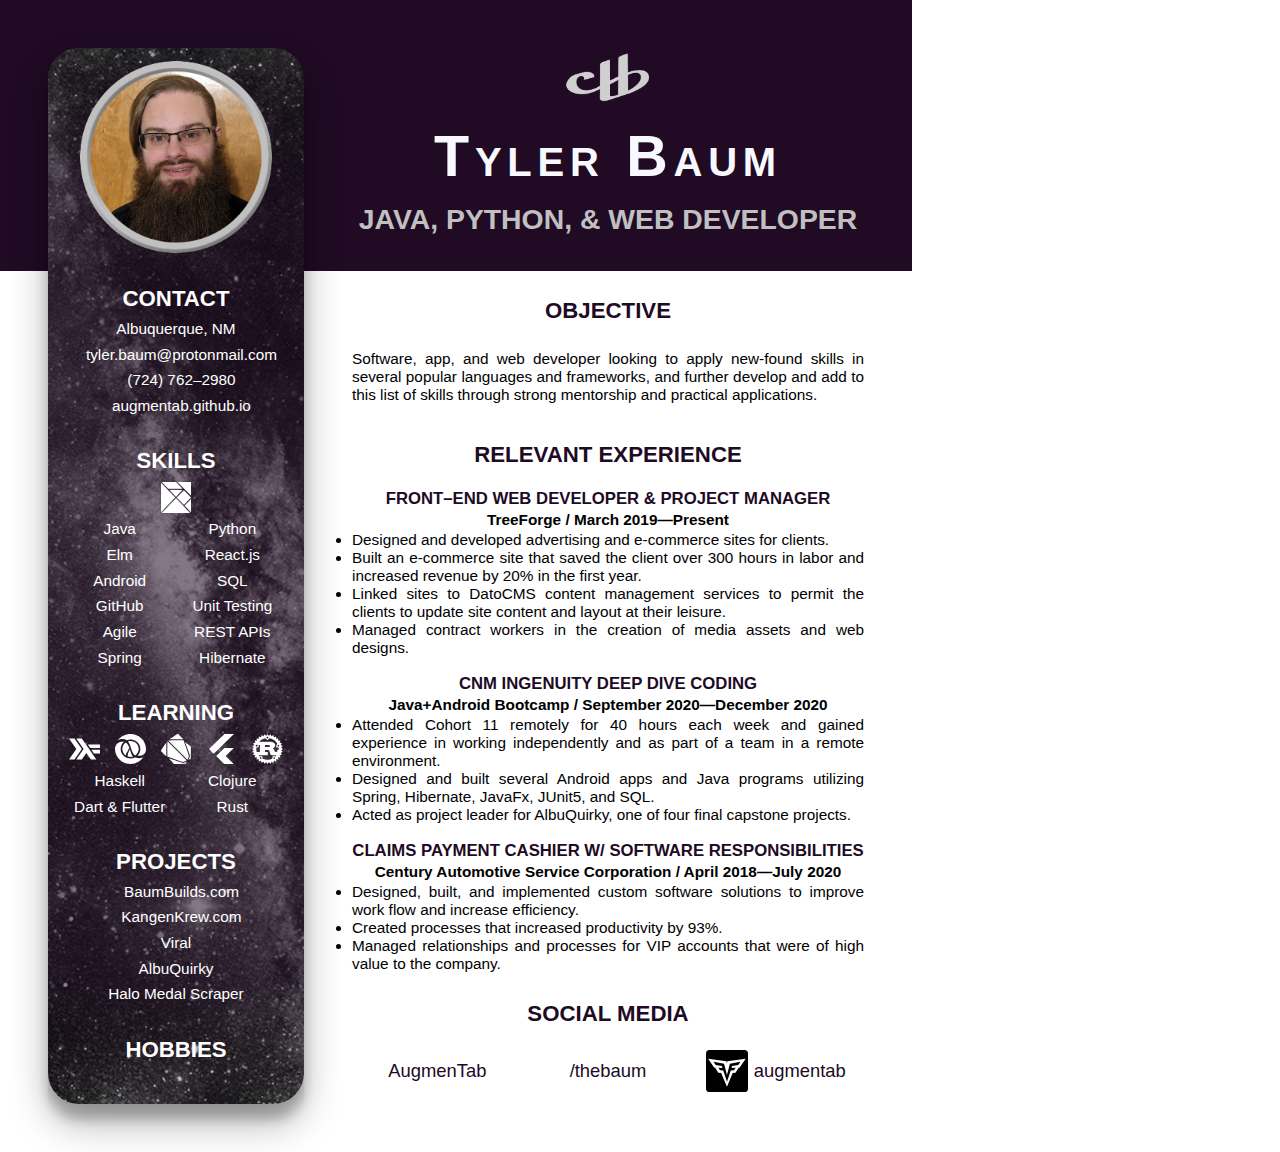
==== commit 4f56787a: "Updated PDF version for export." ====
--- a/pdf/index.html
+++ b/pdf/index.html
@@ -60,6 +60,10 @@
                         <i class="fab fa-linkedin fa-3x icon dark"></i>
                         <p class="dark">/thebaum</p>
                     </a>
+                    <a href="https://app.codesignal.com/profile/augmentab" class="social">
+                        <img src="../img/icon-codesignal.svg" class="icon social-custom-icon">
+                        <p class="dark">augmentab</p>
+                    </a>
                 </div>
             </section>
             <section id="sidebar">
@@ -90,8 +94,6 @@
                                 <img src="../img/icon-elm.svg" class="custom-icon" alt="Elm">
                                 <i class="fab fa-react fa-2x light"></i>
                                 <i class="fab fa-android fa-2x light"></i>
-                                <!-- <i class="fab fa-js-square fa-2x light"></i> -->
-                                <!-- <img src="../img/icon-go.svg" class="custom-icon"> -->
                             </div>
                             <li class="light">Java</li>
                             <li class="light">Python</li>
@@ -105,12 +107,6 @@
                             <li class="light">REST APIs</li>
                             <li class="light">Spring</li>
                             <li class="light">Hibernate</li>
-                            <!-- <li class="light">Haskell</li> -->
-                            <!-- <li class="light">Clojure</li> -->
-                            <!-- <li class="light">Dart</li> -->
-                            <!-- <li class="light">Flutter</li> -->
-                            <!-- <li class="light">Rust</li> -->
-                            <!-- <li class="light">Golang</li> -->
                         </ul>
                     </div>
                     <div id="learning" class="icon-section">
@@ -123,6 +119,11 @@
                             <img src="../img/icon-flutter.svg" class="custom-icon">
                             <img src="../img/icon-rust.svg" class="custom-icon">
                           </div>
+                            <li class="light">Haskell</li>
+                            <li class="light">Clojure</li>
+                            <li class="light">Dart &amp; Flutter</li>
+                            <li class="light">Rust</li>
+                            <!-- <li class="light">Golang</li> -->
                         </ul>
                       </div>
                     <div id="projects" class="sidebar-list">
@@ -135,11 +136,36 @@
                             <i class="fas fa-link light"></i>
                             <p>KangenKrew.com</p>
                         </a>
-                        <!-- <a href="https://epiclog.tools" class="sidebar-link span-3">
+                        <a href="https://augmentab.github.io/viral/" class="sidebar-link span-3">
+                            <i class="fab fa-github light"></i>
+                            <p class="center">Viral</p>
+                            <span>
+                                <i class="fab fa-java light"></i>
+                                <i class="fab fa-android light"></i>
+                            </span>
+                        </a>
+                        <a href="https://albuquirky.github.io" class="sidebar-link span-3">
+                            <i class="fab fa-github light"></i>
+                            <p class="center">AlbuQuirky</p>
+                            <span>
+                                <i class="fab fa-java light"></i>
+                                <i class="fab fa-android light"></i>
+                            </span>
+                        </a>
+                        <a href="https://github.com/AugmenTab/halo-medal-scraper" class="sidebar-link span-3">
+                            <i class="fab fa-github light"></i>
+                            <p class="center">Halo Medal Scraper</p>
+                            <span>
+                                <i class="fab fa-python light"></i>
+                            </span>
+                        </a>
+                        <!-- <a href="" class="sidebar-link span-3">
                             <i class="fas fa-link light"></i>
                             <p class="center">Epic Log</p>
                             <span>
                                 <img src="../img/icon-elm.svg" class="custom-icon tiny">
+                                <img src="../img/icon-haskell.svg" class="custom-icon tiny">
+                                <img src="../img/icon-clojure.svg" class="custom-icon tiny">
                                 <i class="fab fa-python light"></i>
                             </span>
                         </a> -->
@@ -152,29 +178,23 @@
                                 <i class="fab fa-python light"></i>
                             </span>
                         </a> -->
-                        <a href="https://augmentab.github.io/viral/" class="sidebar-link span-3">
-                            <i class="fab fa-github light"></i>
-                            <p class="center">Viral</p>
-                            <span>
-                                <i class="fab fa-java light"></i>
+                        <!-- <a href="" class="sidebar-link span-3">
+                            <i class="fas fa-link light"></i>
+                            <p class="center">Busky</p>
+                            <span>
                                 <i class="fab fa-android light"></i>
-                            </span>
-                        </a>
-                        <a href="https://albuquirky.github.io" class="sidebar-link span-3">
-                            <i class="fab fa-github light"></i>
-                            <p class="center">AlbuQuirky</p>
-                            <span>
-                                <i class="fab fa-java light"></i>
-                                <i class="fab fa-android light"></i>
-                            </span>
-                        </a>
-                        <a href="https://github.com/AugmenTab/halo-medal-scraper" class="sidebar-link span-3">
-                            <i class="fab fa-github light"></i>
-                            <p class="center">Halo Medal Scraper</p>
-                            <span>
-                                <i class="fab fa-python light"></i>
-                            </span>
-                        </a>
+                                <img src="../img/icon-dart.svg" class="custom-icon tiny">
+                                <img src="../img/icon-flutter.svg" class="custom-icon tiny">
+                                <img src="../img/icon-haskell.svg" class="custom-icon tiny">
+                            </span>
+                        </a> -->
+                        <!-- <a href="" class="sidebar-link span-3">
+                            <i class="fas fa-link light"></i>
+                            <p class="center">Expojure</p>
+                            <span>
+                                <img src="../img/icon-clojure.svg" class="custom-icon tiny">
+                            </span>
+                        </a> -->
                     </div>
                     <div id="hobbies" class="icon-section">
                         <h3 class="section-heading light">Hobbies</h3>
--- a/style/resume-style.css
+++ b/style/resume-style.css
@@ -158,7 +158,7 @@
 
 #socials {
     display: grid;
-    grid-template-columns: repeat(2, 1fr);
+    grid-template-columns: repeat(3, 1fr);
     width: 100%;
 }
 
@@ -169,13 +169,21 @@
 .social {
     display: grid;
     grid-template-columns: repeat(2, auto);
-    align-content: end;
+    align-content: center;
 }
 
 .icon {
     color: #200a24;
     justify-self: end;
     padding: 10%;
+}
+
+.social-custom-icon {
+    height: 2.75rem;
+}
+
+.hoverable:hover .social-custom-icon {
+    filter: invert(89%) sepia(6%) saturate(0%) hue-rotate(211deg) brightness(90%) contrast(100%);
 }
 
 .social p {
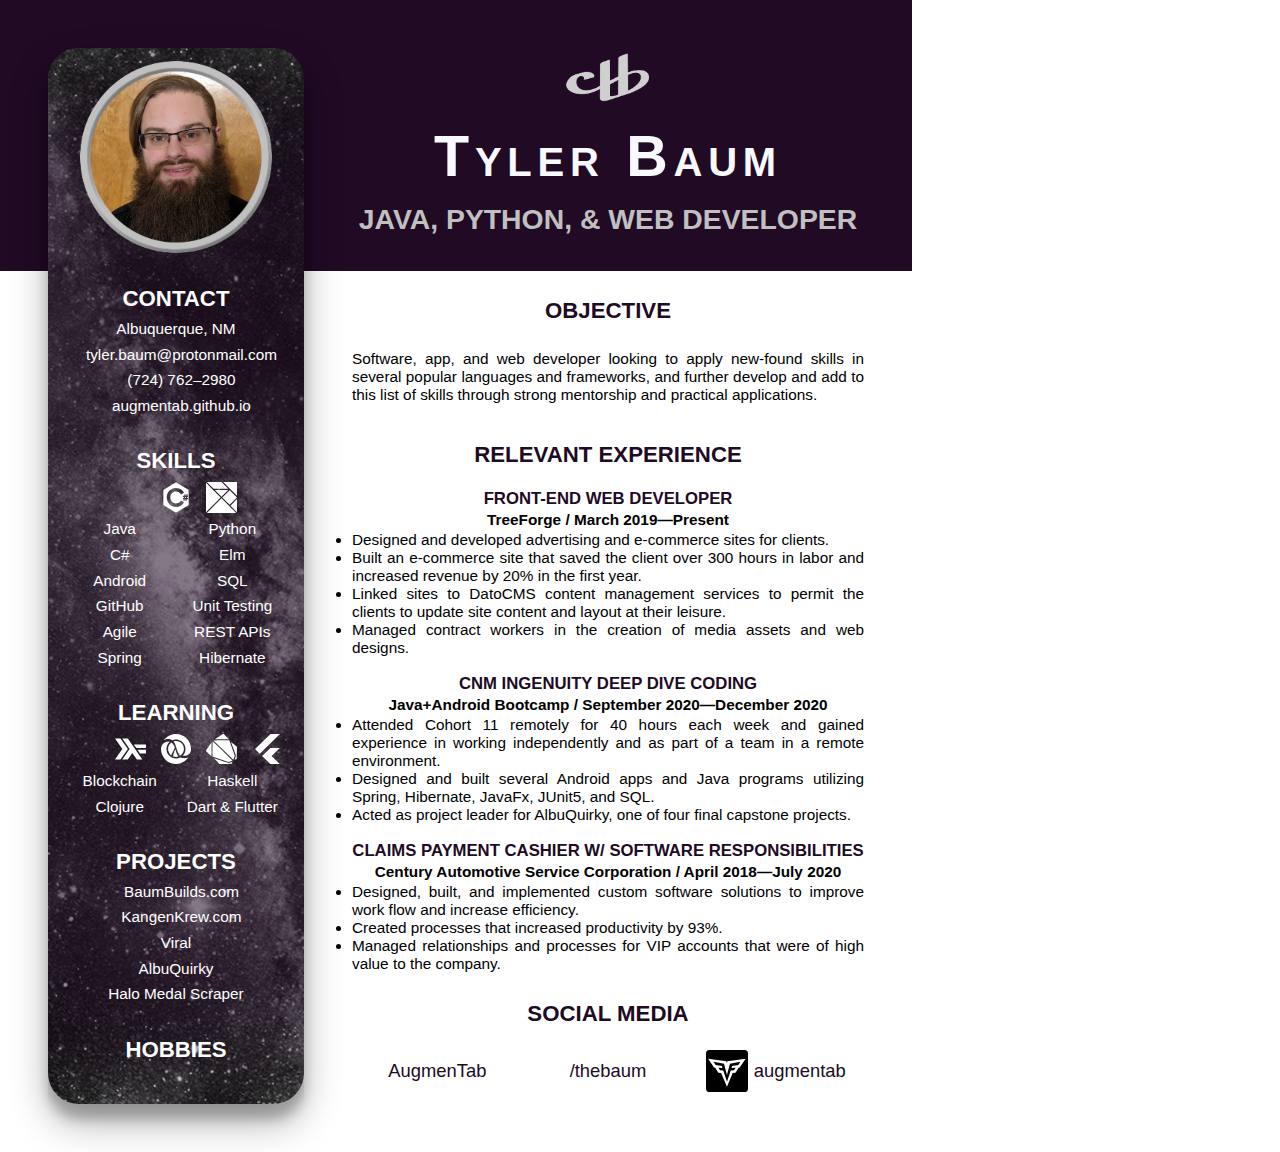
==== commit 35941ac6: "Removed project mgmt, changed skills & learning." ====
--- a/pdf/index.html
+++ b/pdf/index.html
@@ -22,7 +22,7 @@
                 <div id="experience">
                     <h3 class="section-heading dark">Relevant Experience</h3>
                     <div class="employer">
-                        <h4 class="position dark">Front&ndash;End Web Developer &amp; Project Manager</h4>
+                        <h4 class="position dark">Front-End Web Developer</h4>
                         <h5 class="company">TreeForge &sol; March 2019&mdash;Present</h5>
                         <ul>
                             <li>Designed and developed advertising and e-commerce sites for clients.</li>
@@ -91,14 +91,14 @@
                             <div class="skill-icons">
                                 <i class="fab fa-java fa-2x light"></i>
                                 <i class="fab fa-python fa-2x light"></i>
+                                <img src="../img/icon-csharp.svg" class="custom-icon" alt="C Sharp">
                                 <img src="../img/icon-elm.svg" class="custom-icon" alt="Elm">
-                                <i class="fab fa-react fa-2x light"></i>
                                 <i class="fab fa-android fa-2x light"></i>
                             </div>
                             <li class="light">Java</li>
                             <li class="light">Python</li>
+                            <li class="light">C#</li>
                             <li class="light">Elm</li>
-                            <li class="light">React.js</li>
                             <li class="light">Android</li>
                             <li class="light">SQL</li>
                             <li class="light">GitHub</li>
@@ -113,16 +113,18 @@
                         <h3 class="section-heading light">Learning</h3>
                         <ul class="skill-list">
                           <div class="skill-icons">
+                              <i class="fab fa-btc fa-2x light"></i>
                             <img src="../img/icon-haskell.svg" class="custom-icon">
                             <img src="../img/icon-clojure.svg" class="custom-icon">
                             <img src="../img/icon-dart.svg" class="custom-icon">
                             <img src="../img/icon-flutter.svg" class="custom-icon">
-                            <img src="../img/icon-rust.svg" class="custom-icon">
+                            <!-- <img src="../img/icon-rust.svg" class="custom-icon"> -->
                           </div>
-                            <li class="light">Haskell</li>
-                            <li class="light">Clojure</li>
-                            <li class="light">Dart &amp; Flutter</li>
-                            <li class="light">Rust</li>
+                          <li class="light">Blockchain</li>
+                          <li class="light">Haskell</li>
+                          <li class="light">Clojure</li>
+                          <li class="light">Dart &amp; Flutter</li>
+                            <!-- <li class="light">Rust</li> -->
                             <!-- <li class="light">Golang</li> -->
                         </ul>
                       </div>
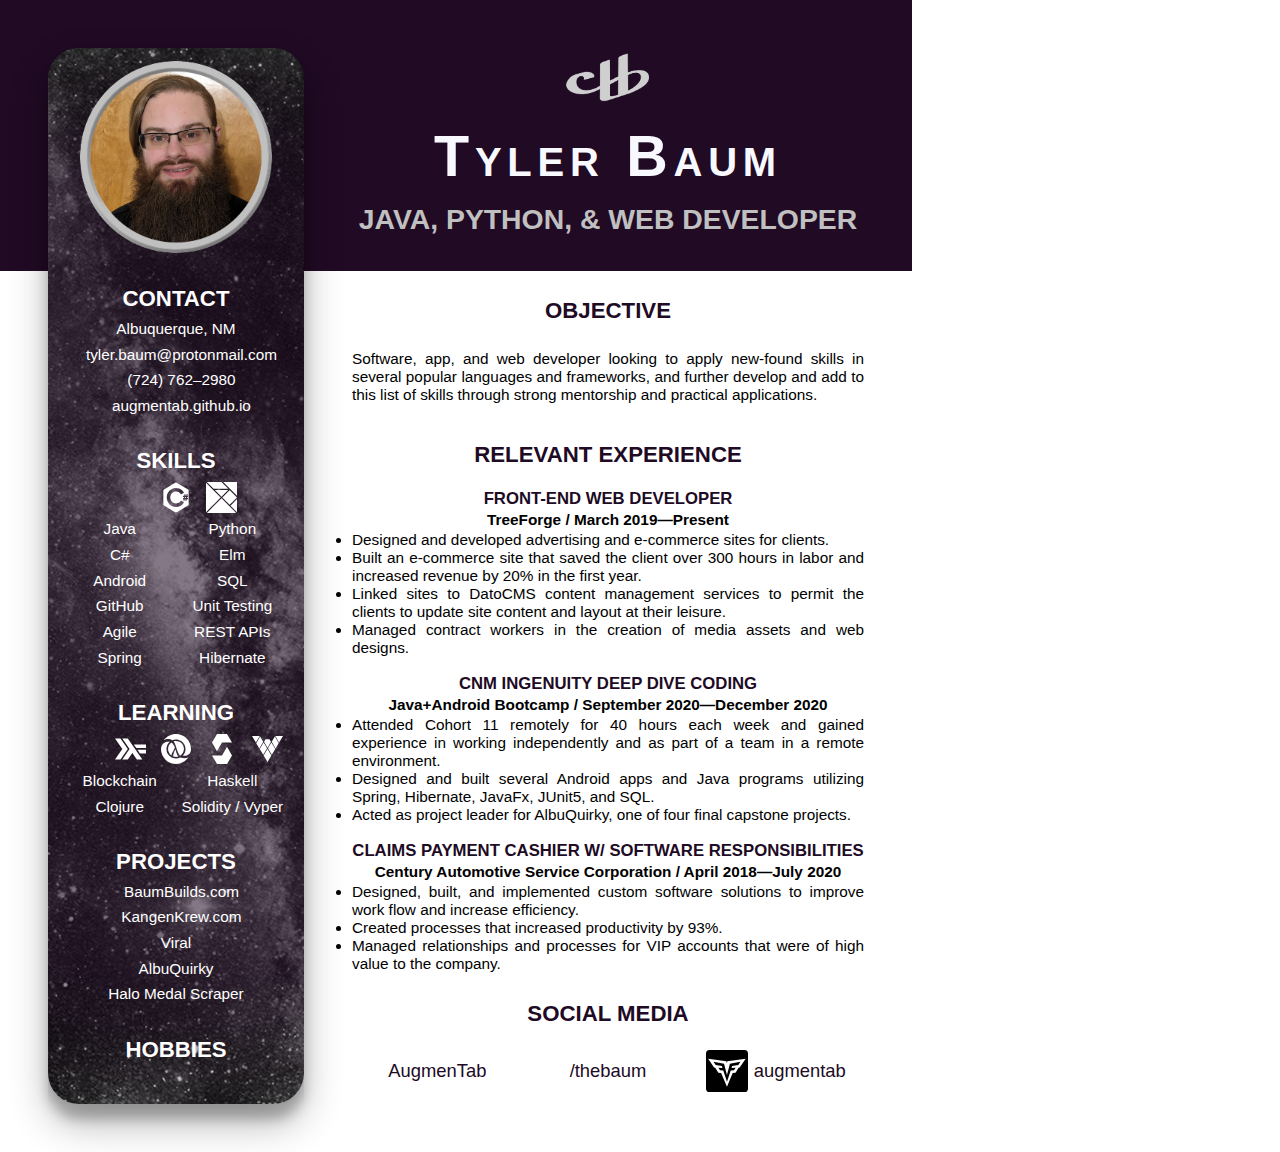
==== commit c7d4512d: "Updated resume with blockchain." ====
--- a/pdf/index.html
+++ b/pdf/index.html
@@ -116,16 +116,20 @@
                               <i class="fab fa-btc fa-2x light"></i>
                             <img src="../img/icon-haskell.svg" class="custom-icon">
                             <img src="../img/icon-clojure.svg" class="custom-icon">
-                            <img src="../img/icon-dart.svg" class="custom-icon">
-                            <img src="../img/icon-flutter.svg" class="custom-icon">
+                            <img src="../img/icon-solidity.svg" class="custom-icon">
+                            <img src="../img/icon-vyper.svg" class="custom-icon">
+                            <!-- <img src="../img/icon-dart.svg" class="custom-icon"> -->
+                            <!-- <img src="../img/icon-flutter.svg" class="custom-icon"> -->
                             <!-- <img src="../img/icon-rust.svg" class="custom-icon"> -->
+                            <!-- <img src="../img/icon-go.svg" class="custom-icon"> -->
                           </div>
                           <li class="light">Blockchain</li>
                           <li class="light">Haskell</li>
                           <li class="light">Clojure</li>
-                          <li class="light">Dart &amp; Flutter</li>
-                            <!-- <li class="light">Rust</li> -->
-                            <!-- <li class="light">Golang</li> -->
+                          <li class="light">Solidity &sol; Vyper</li>
+                          <!-- <li class="light">Dart &amp; Flutter</li> -->
+                          <!-- <li class="light">Rust</li> -->
+                          <!-- <li class="light">Golang</li> -->
                         </ul>
                       </div>
                     <div id="projects" class="sidebar-list">
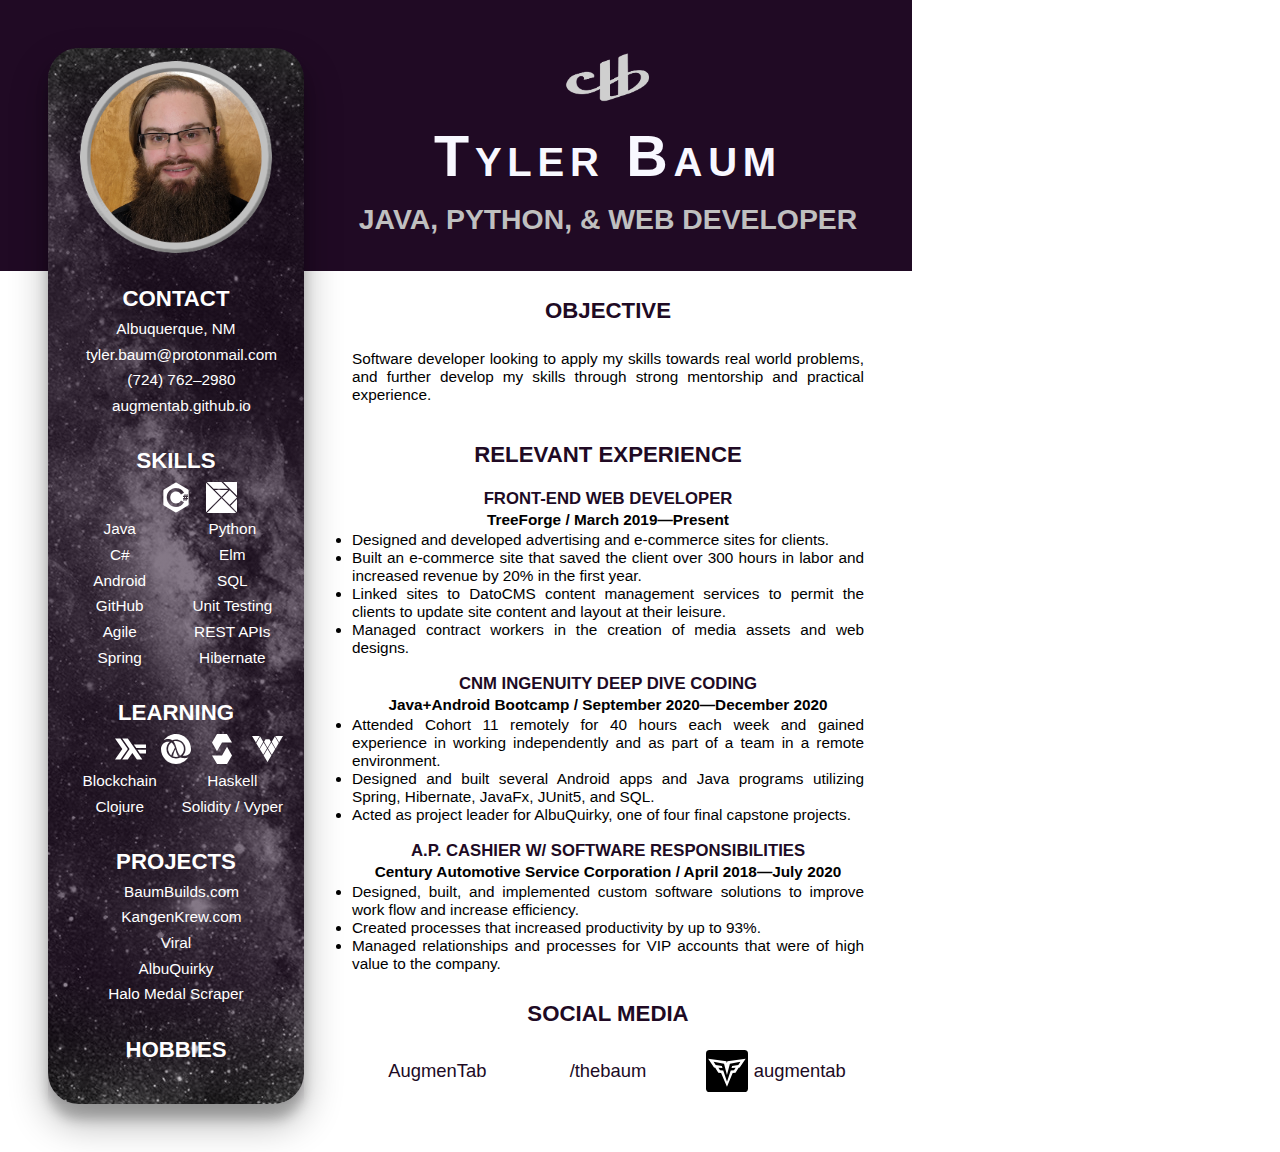
==== commit 9dc21f97: "Updated PDF version, fixed job titles." ====
--- a/pdf/index.html
+++ b/pdf/index.html
@@ -17,7 +17,7 @@
             <section id="main-content">
                 <div id="objective">
                     <h3 class="section-heading dark">Objective</h3>
-                    <p>Software, app, and web developer looking to apply new-found skills in several popular languages and frameworks, and further develop and add to this list of skills through strong mentorship and practical applications.</p>
+                    <p>Software developer looking to apply my skills towards real world problems, and further develop my skills through strong mentorship and practical experience.</p>
                 </div>
                 <div id="experience">
                     <h3 class="section-heading dark">Relevant Experience</h3>
@@ -41,11 +41,11 @@
                         </ul>
                     </div>
                     <div class="employer">
-                        <h4 class="position dark">Claims Payment Cashier w&sol; Software Responsibilities</h4>
+                        <h4 class="position dark">A.P. Cashier w&sol; Software Responsibilities</h4>
                         <h5 class="company">Century Automotive Service Corporation &sol; April 2018&mdash;July 2020</h5>
                         <ul>
                             <li>Designed, built, and implemented custom software solutions to improve work flow and increase efficiency.</li>
-                            <li>Created processes that increased productivity by 93&percnt;.</li>
+                            <li>Created processes that increased productivity by up to 93&percnt;.</li>
                             <li>Managed relationships and processes for VIP accounts that were of high value to the company.</li>
                         </ul>
                     </div>
--- a/style/resume-style.css
+++ b/style/resume-style.css
@@ -49,7 +49,7 @@
     display: none;
 }
 
-#print-icon {
+.top-icon {
     grid-column-start: 3;
     justify-self: end;
     align-self: start;
